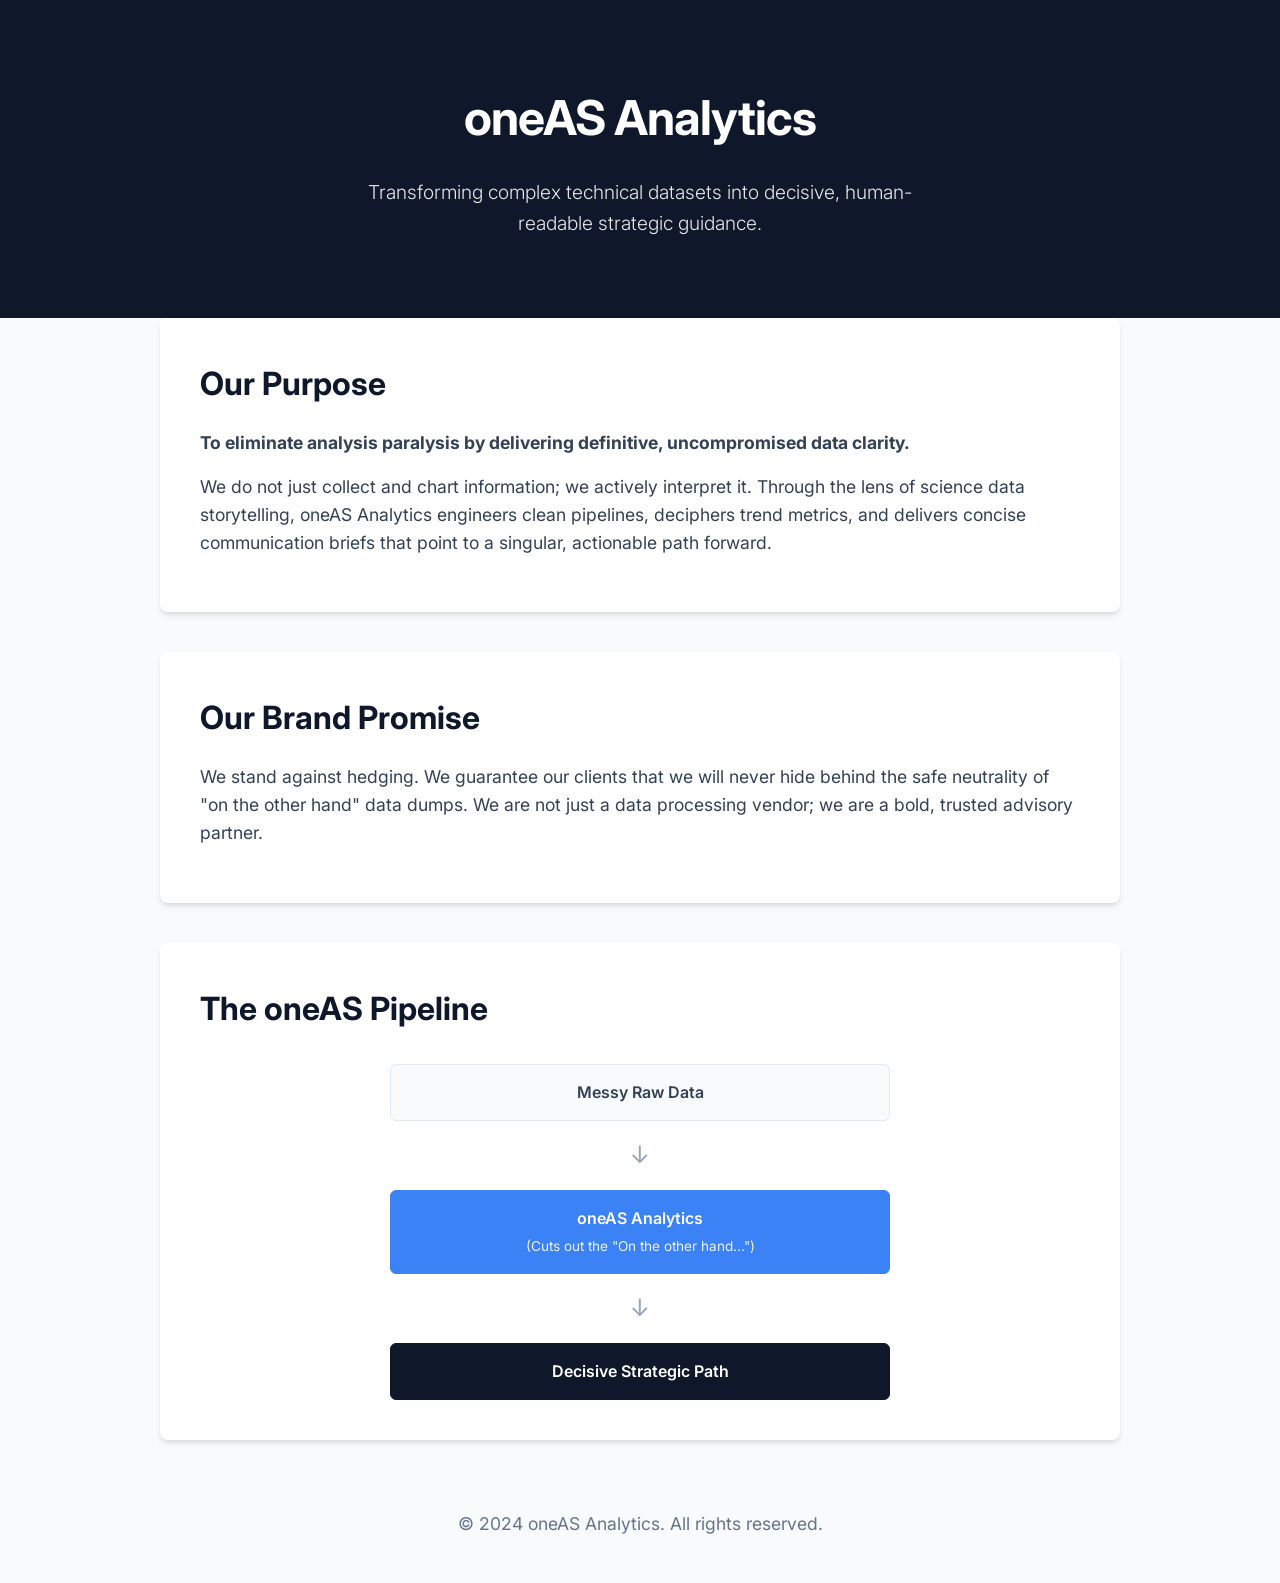
==== index.html @ 534b33c2 "Add website front page and project structure Co-authored-by: LukeAFullard <77252754+LukeAFullard@use" ====
<!DOCTYPE html>
<html lang="en">
<head>
    <meta charset="UTF-8">
    <meta name="viewport" content="width=device-width, initial-scale=1.0">
    <title>oneAS Analytics</title>
    <link rel="stylesheet" href="assets/style.css">
    <link href="https://fonts.googleapis.com/css2?family=Inter:wght@300;400;600;700&display=swap" rel="stylesheet">
</head>
<body>
    <header>
        <div class="container">
            <h1>oneAS Analytics</h1>
            <p class="tagline">Transforming complex technical datasets into decisive, human-readable strategic guidance.</p>
        </div>
    </header>

    <main class="container">
        <section class="mission">
            <h2>Our Purpose</h2>
            <p><strong>To eliminate analysis paralysis by delivering definitive, uncompromised data clarity.</strong></p>
            <p>We do not just collect and chart information; we actively interpret it. Through the lens of science data storytelling, oneAS Analytics engineers clean pipelines, deciphers trend metrics, and delivers concise communication briefs that point to a singular, actionable path forward.</p>
        </section>

        <section class="promise">
            <h2>Our Brand Promise</h2>
            <p>We stand against hedging. We guarantee our clients that we will never hide behind the safe neutrality of "on the other hand" data dumps. We are not just a data processing vendor; we are a bold, trusted advisory partner.</p>
        </section>

        <section class="pipeline">
            <h2>The oneAS Pipeline</h2>
            <div class="pipeline-flow">
                <div class="step">Messy Raw Data</div>
                <div class="arrow">↓</div>
                <div class="step highlight">oneAS Analytics <span class="note">(Cuts out the "On the other hand...")</span></div>
                <div class="arrow">↓</div>
                <div class="step result">Decisive Strategic Path</div>
            </div>
        </section>
    </main>

    <footer>
        <div class="container">
            <p>&copy; 2024 oneAS Analytics. All rights reserved.</p>
        </div>
    </footer>
</body>
</html>
---- assets/style.css ----
:root {
    --primary-color: #0f172a;
    --secondary-color: #3b82f6;
    --text-color: #334155;
    --background-color: #f8fafc;
    --white: #ffffff;
}

* {
    margin: 0;
    padding: 0;
    box-sizing: border-box;
}

body {
    font-family: 'Inter', sans-serif;
    line-height: 1.6;
    color: var(--text-color);
    background-color: var(--background-color);
}

.container {
    max-width: 1000px;
    margin: 0 auto;
    padding: 0 20px;
}

header {
    background-color: var(--primary-color);
    color: var(--white);
    padding: 80px 0;
    text-align: center;
}

header h1 {
    font-size: 3rem;
    font-weight: 700;
    margin-bottom: 20px;
    letter-spacing: -1px;
}

.tagline {
    font-size: 1.2rem;
    font-weight: 300;
    max-width: 600px;
    margin: 0 auto;
    opacity: 0.9;
}

main {
    padding: 60px 0;
}

section {
    background: var(--white);
    padding: 40px;
    margin-bottom: 40px;
    border-radius: 8px;
    box-shadow: 0 4px 6px -1px rgba(0, 0, 0, 0.1), 0 2px 4px -1px rgba(0, 0, 0, 0.06);
}

h2 {
    color: var(--primary-color);
    font-size: 2rem;
    margin-bottom: 20px;
}

p {
    margin-bottom: 15px;
    font-size: 1.1rem;
}

.pipeline-flow {
    display: flex;
    flex-direction: column;
    align-items: center;
    gap: 15px;
    margin-top: 30px;
}

.step {
    background-color: var(--background-color);
    padding: 15px 30px;
    border-radius: 6px;
    font-weight: 600;
    border: 1px solid #e2e8f0;
    width: 100%;
    max-width: 500px;
    text-align: center;
}

.step.highlight {
    background-color: var(--secondary-color);
    color: var(--white);
    border-color: var(--secondary-color);
}

.step.result {
    background-color: var(--primary-color);
    color: var(--white);
    border-color: var(--primary-color);
}

.note {
    display: block;
    font-size: 0.85rem;
    font-weight: 400;
    margin-top: 5px;
    opacity: 0.9;
}

.arrow {
    font-size: 1.5rem;
    color: #94a3b8;
}

footer {
    text-align: center;
    padding: 30px 0;
    color: #64748b;
    font-size: 0.9rem;
}
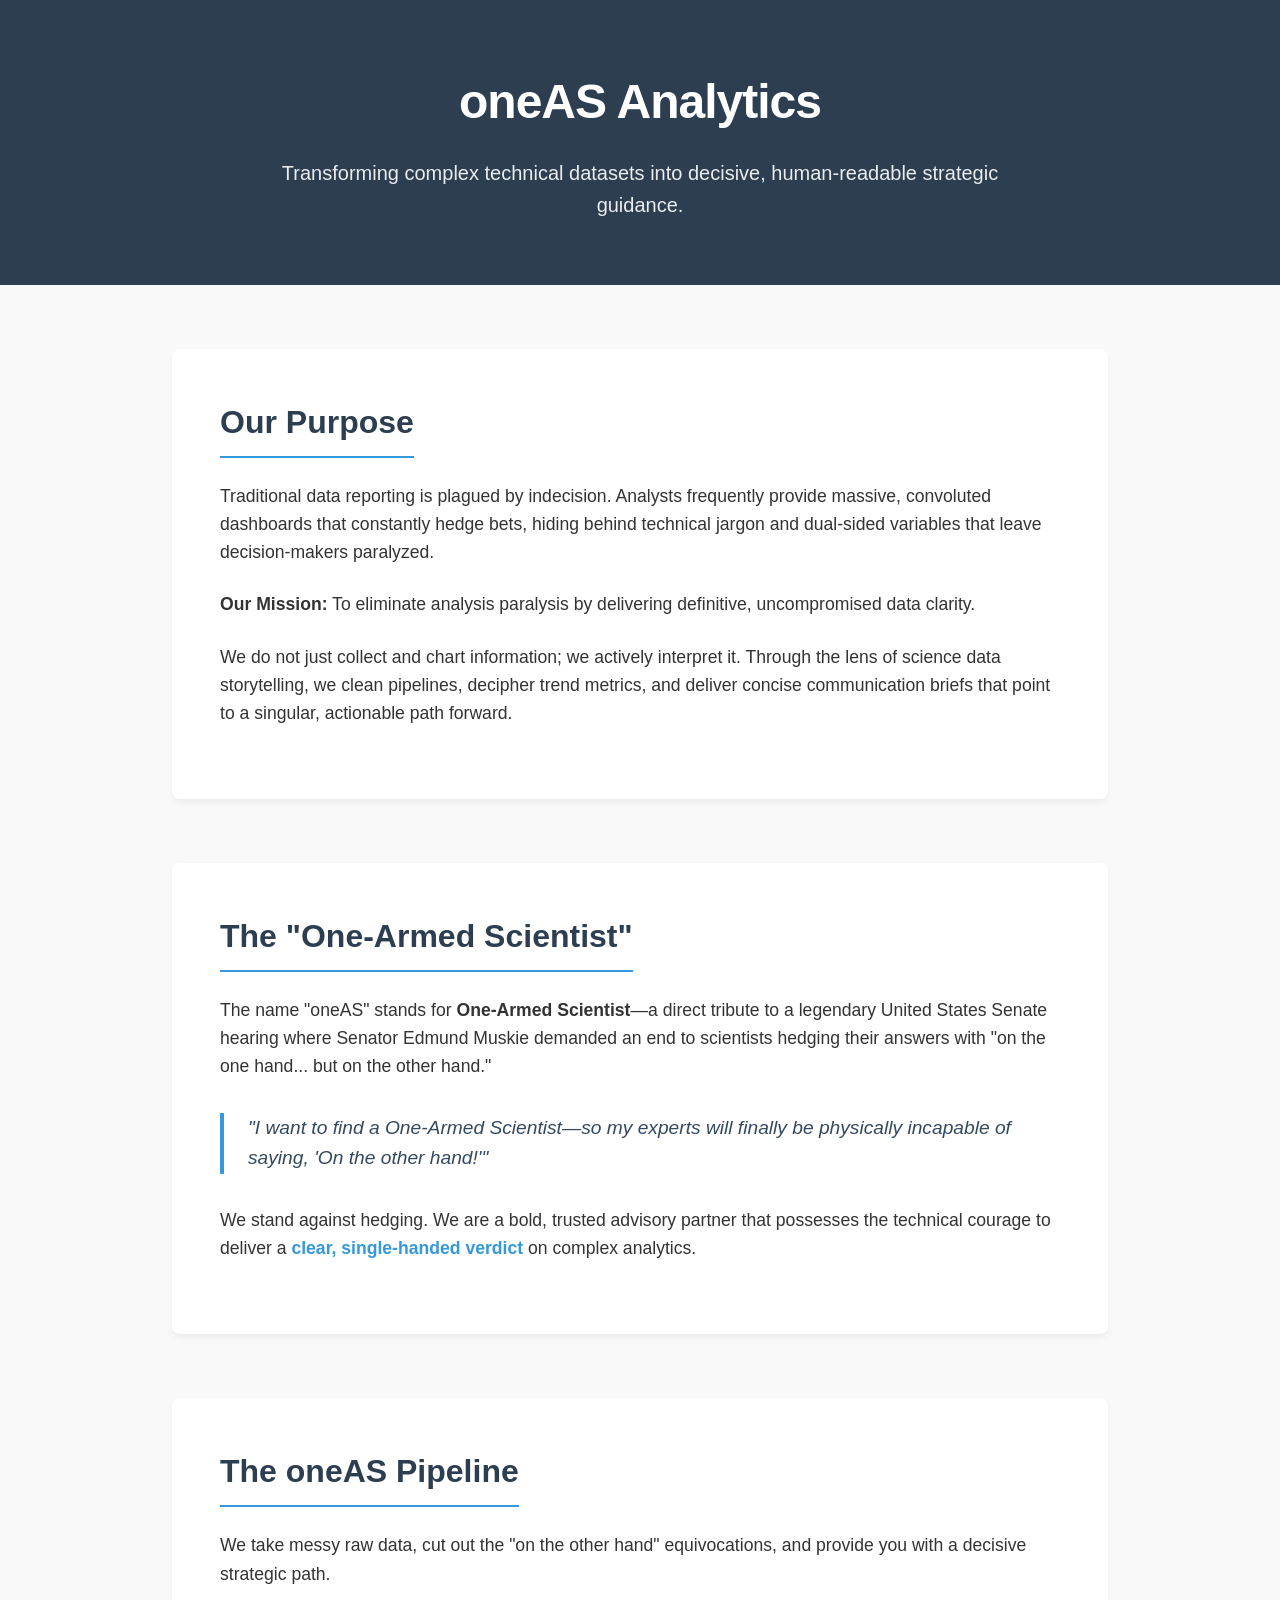
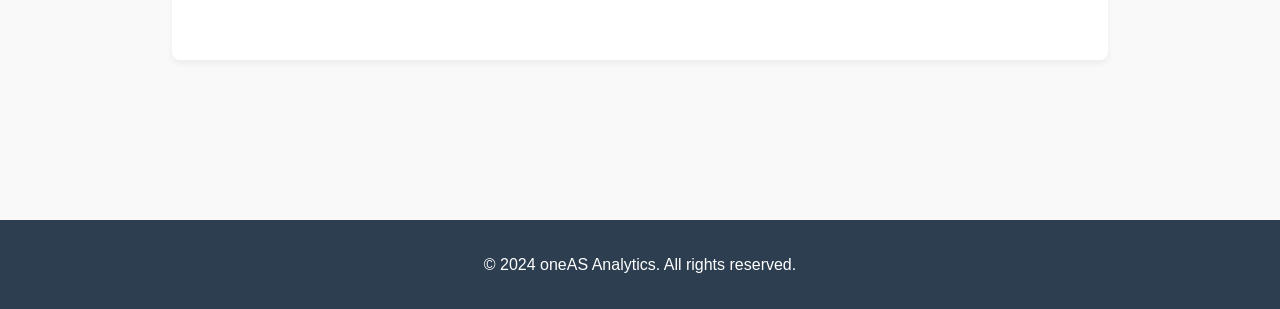
==== commit b96286d2: "Add simple modern front page and project structure - Created assets and projects directories - Added" ====
--- a/index.html
+++ b/index.html
@@ -3,46 +3,40 @@
 <head>
     <meta charset="UTF-8">
     <meta name="viewport" content="width=device-width, initial-scale=1.0">
-    <title>oneAS Analytics</title>
+    <title>oneAS Analytics | Decisive Data Storytelling</title>
     <link rel="stylesheet" href="assets/style.css">
-    <link href="https://fonts.googleapis.com/css2?family=Inter:wght@300;400;600;700&display=swap" rel="stylesheet">
 </head>
 <body>
     <header>
-        <div class="container">
-            <h1>oneAS Analytics</h1>
-            <p class="tagline">Transforming complex technical datasets into decisive, human-readable strategic guidance.</p>
-        </div>
+        <h1>oneAS Analytics</h1>
+        <p>Transforming complex technical datasets into decisive, human-readable strategic guidance.</p>
     </header>
 
-    <main class="container">
-        <section class="mission">
+    <main>
+        <section class="section">
             <h2>Our Purpose</h2>
-            <p><strong>To eliminate analysis paralysis by delivering definitive, uncompromised data clarity.</strong></p>
-            <p>We do not just collect and chart information; we actively interpret it. Through the lens of science data storytelling, oneAS Analytics engineers clean pipelines, deciphers trend metrics, and delivers concise communication briefs that point to a singular, actionable path forward.</p>
+            <p>Traditional data reporting is plagued by indecision. Analysts frequently provide massive, convoluted dashboards that constantly hedge bets, hiding behind technical jargon and dual-sided variables that leave decision-makers paralyzed.</p>
+            <p><strong>Our Mission:</strong> To eliminate analysis paralysis by delivering definitive, uncompromised data clarity.</p>
+            <p>We do not just collect and chart information; we actively interpret it. Through the lens of science data storytelling, we clean pipelines, decipher trend metrics, and deliver concise communication briefs that point to a singular, actionable path forward.</p>
         </section>
 
-        <section class="promise">
-            <h2>Our Brand Promise</h2>
-            <p>We stand against hedging. We guarantee our clients that we will never hide behind the safe neutrality of "on the other hand" data dumps. We are not just a data processing vendor; we are a bold, trusted advisory partner.</p>
+        <section class="section">
+            <h2>The "One-Armed Scientist"</h2>
+            <p>The name "oneAS" stands for <strong>One-Armed Scientist</strong>—a direct tribute to a legendary United States Senate hearing where Senator Edmund Muskie demanded an end to scientists hedging their answers with "on the one hand... but on the other hand."</p>
+            <blockquote>
+                "I want to find a One-Armed Scientist—so my experts will finally be physically incapable of saying, 'On the other hand!'"
+            </blockquote>
+            <p>We stand against hedging. We are a bold, trusted advisory partner that possesses the technical courage to deliver a <span class="highlight">clear, single-handed verdict</span> on complex analytics.</p>
         </section>
 
-        <section class="pipeline">
+        <section class="section">
             <h2>The oneAS Pipeline</h2>
-            <div class="pipeline-flow">
-                <div class="step">Messy Raw Data</div>
-                <div class="arrow">↓</div>
-                <div class="step highlight">oneAS Analytics <span class="note">(Cuts out the "On the other hand...")</span></div>
-                <div class="arrow">↓</div>
-                <div class="step result">Decisive Strategic Path</div>
-            </div>
+            <p>We take messy raw data, cut out the "on the other hand" equivocations, and provide you with a decisive strategic path.</p>
         </section>
     </main>
 
     <footer>
-        <div class="container">
-            <p>&copy; 2024 oneAS Analytics. All rights reserved.</p>
-        </div>
+        <p>&copy; 2024 oneAS Analytics. All rights reserved.</p>
     </footer>
 </body>
 </html>
--- a/assets/style.css
+++ b/assets/style.css
@@ -1,122 +1,101 @@
 :root {
-    --primary-color: #0f172a;
-    --secondary-color: #3b82f6;
-    --text-color: #334155;
-    --background-color: #f8fafc;
-    --white: #ffffff;
+  --primary-color: #2c3e50;
+  --secondary-color: #34495e;
+  --accent-color: #3498db;
+  --text-color: #333;
+  --bg-color: #f9f9f9;
+  --white: #ffffff;
 }
 
 * {
-    margin: 0;
-    padding: 0;
-    box-sizing: border-box;
+  box-sizing: border-box;
+  margin: 0;
+  padding: 0;
 }
 
 body {
-    font-family: 'Inter', sans-serif;
-    line-height: 1.6;
-    color: var(--text-color);
-    background-color: var(--background-color);
-}
-
-.container {
-    max-width: 1000px;
-    margin: 0 auto;
-    padding: 0 20px;
+  font-family: -apple-system, BlinkMacSystemFont, "Segoe UI", Roboto, Helvetica, Arial, sans-serif, "Apple Color Emoji", "Segoe UI Emoji", "Segoe UI Symbol";
+  line-height: 1.6;
+  color: var(--text-color);
+  background-color: var(--bg-color);
 }
 
 header {
-    background-color: var(--primary-color);
-    color: var(--white);
-    padding: 80px 0;
-    text-align: center;
+  background-color: var(--primary-color);
+  color: var(--white);
+  padding: 4rem 2rem;
+  text-align: center;
 }
 
 header h1 {
-    font-size: 3rem;
-    font-weight: 700;
-    margin-bottom: 20px;
-    letter-spacing: -1px;
+  font-size: 3rem;
+  margin-bottom: 1rem;
+  font-weight: 700;
+  letter-spacing: -1px;
 }
 
-.tagline {
-    font-size: 1.2rem;
-    font-weight: 300;
-    max-width: 600px;
-    margin: 0 auto;
-    opacity: 0.9;
+header p {
+  font-size: 1.25rem;
+  max-width: 800px;
+  margin: 0 auto;
+  opacity: 0.9;
 }
 
 main {
-    padding: 60px 0;
+  max-width: 1000px;
+  margin: 0 auto;
+  padding: 4rem 2rem;
 }
 
-section {
-    background: var(--white);
-    padding: 40px;
-    margin-bottom: 40px;
-    border-radius: 8px;
-    box-shadow: 0 4px 6px -1px rgba(0, 0, 0, 0.1), 0 2px 4px -1px rgba(0, 0, 0, 0.06);
+.section {
+  margin-bottom: 4rem;
+  background: var(--white);
+  padding: 3rem;
+  border-radius: 8px;
+  box-shadow: 0 4px 6px rgba(0, 0, 0, 0.05);
 }
 
-h2 {
-    color: var(--primary-color);
-    font-size: 2rem;
-    margin-bottom: 20px;
+.section h2 {
+  color: var(--primary-color);
+  font-size: 2rem;
+  margin-bottom: 1.5rem;
+  border-bottom: 2px solid var(--accent-color);
+  padding-bottom: 0.5rem;
+  display: inline-block;
 }
 
-p {
-    margin-bottom: 15px;
-    font-size: 1.1rem;
+.section p {
+  font-size: 1.1rem;
+  margin-bottom: 1.5rem;
 }
 
-.pipeline-flow {
-    display: flex;
-    flex-direction: column;
-    align-items: center;
-    gap: 15px;
-    margin-top: 30px;
+.highlight {
+  font-weight: 600;
+  color: var(--accent-color);
 }
 
-.step {
-    background-color: var(--background-color);
-    padding: 15px 30px;
-    border-radius: 6px;
-    font-weight: 600;
-    border: 1px solid #e2e8f0;
-    width: 100%;
-    max-width: 500px;
-    text-align: center;
-}
-
-.step.highlight {
-    background-color: var(--secondary-color);
-    color: var(--white);
-    border-color: var(--secondary-color);
-}
-
-.step.result {
-    background-color: var(--primary-color);
-    color: var(--white);
-    border-color: var(--primary-color);
-}
-
-.note {
-    display: block;
-    font-size: 0.85rem;
-    font-weight: 400;
-    margin-top: 5px;
-    opacity: 0.9;
-}
-
-.arrow {
-    font-size: 1.5rem;
-    color: #94a3b8;
+blockquote {
+  border-left: 4px solid var(--accent-color);
+  padding-left: 1.5rem;
+  margin: 2rem 0;
+  font-style: italic;
+  color: var(--secondary-color);
+  font-size: 1.2rem;
 }
 
 footer {
-    text-align: center;
-    padding: 30px 0;
-    color: #64748b;
-    font-size: 0.9rem;
-}+  text-align: center;
+  padding: 2rem;
+  background-color: var(--primary-color);
+  color: var(--white);
+  margin-top: 2rem;
+}
+
+@media (max-width: 768px) {
+  header h1 {
+    font-size: 2.5rem;
+  }
+  .section {
+    padding: 2rem;
+  }
+}
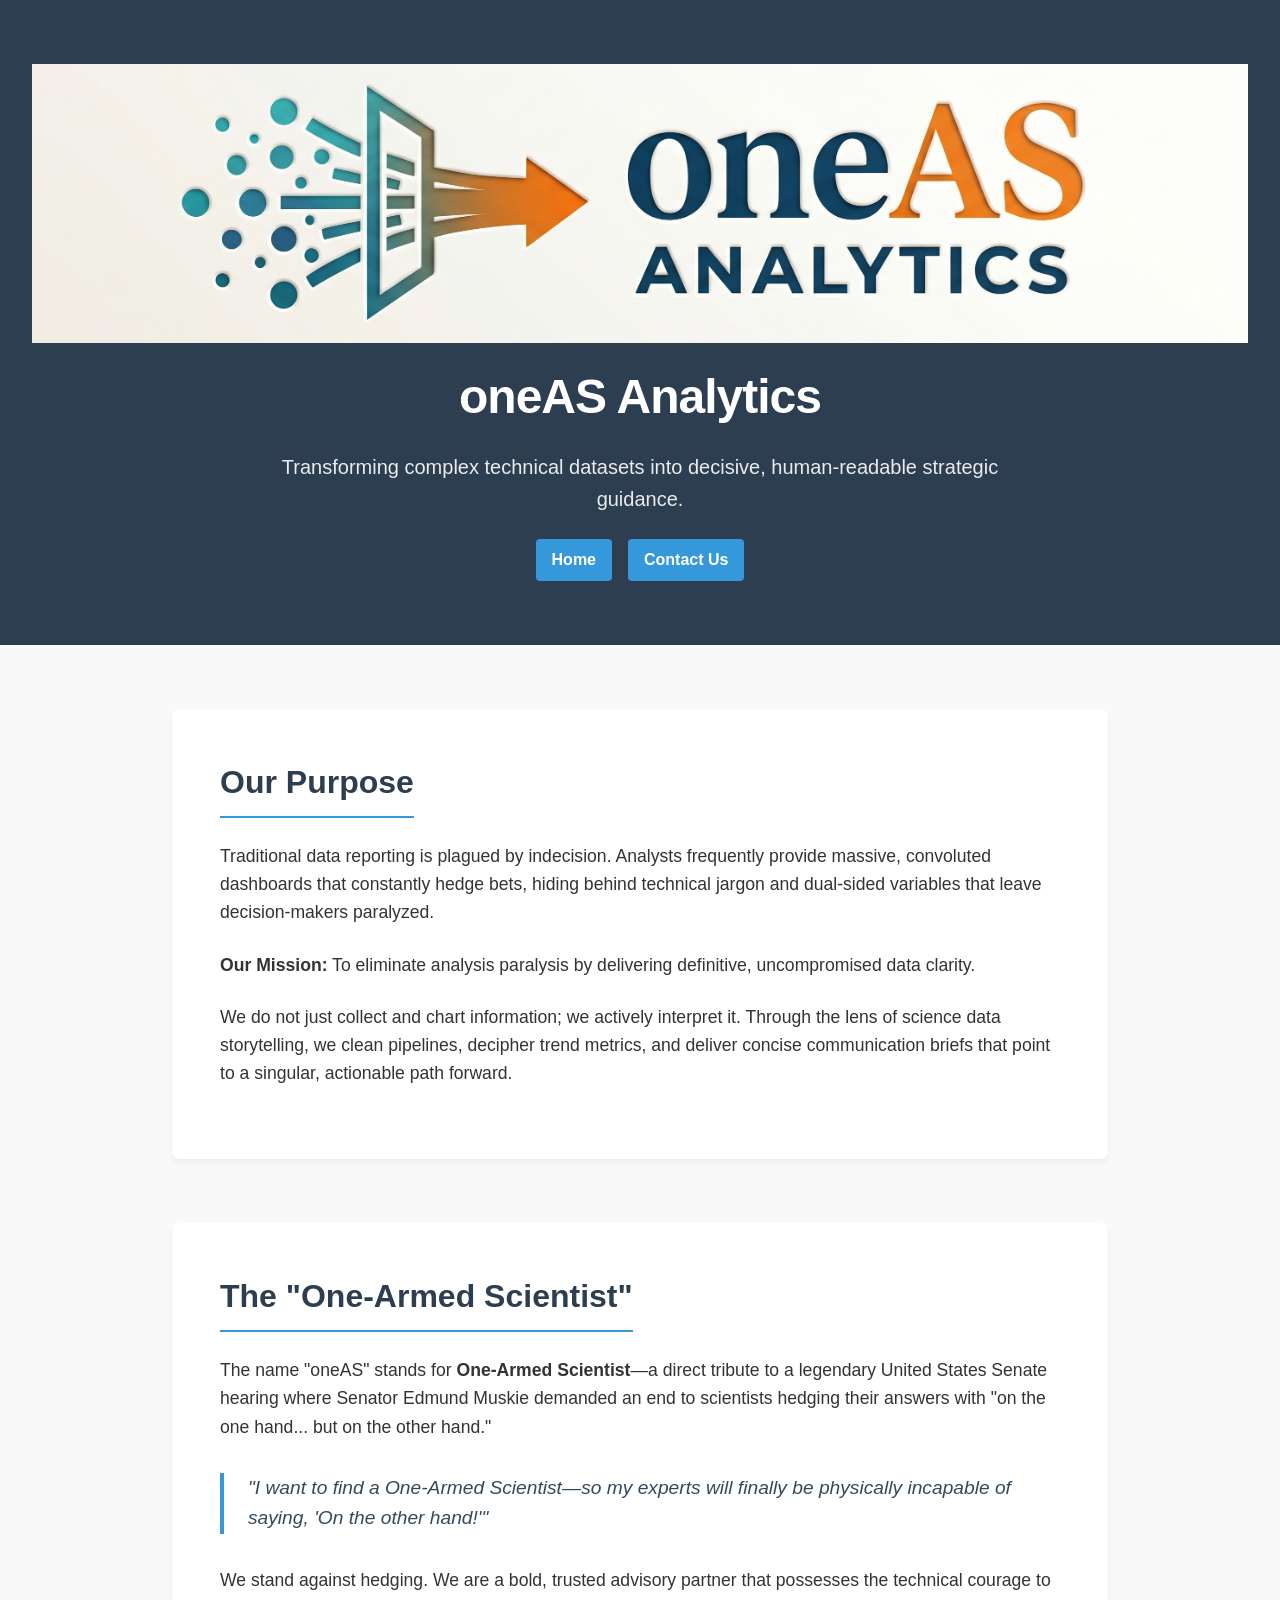
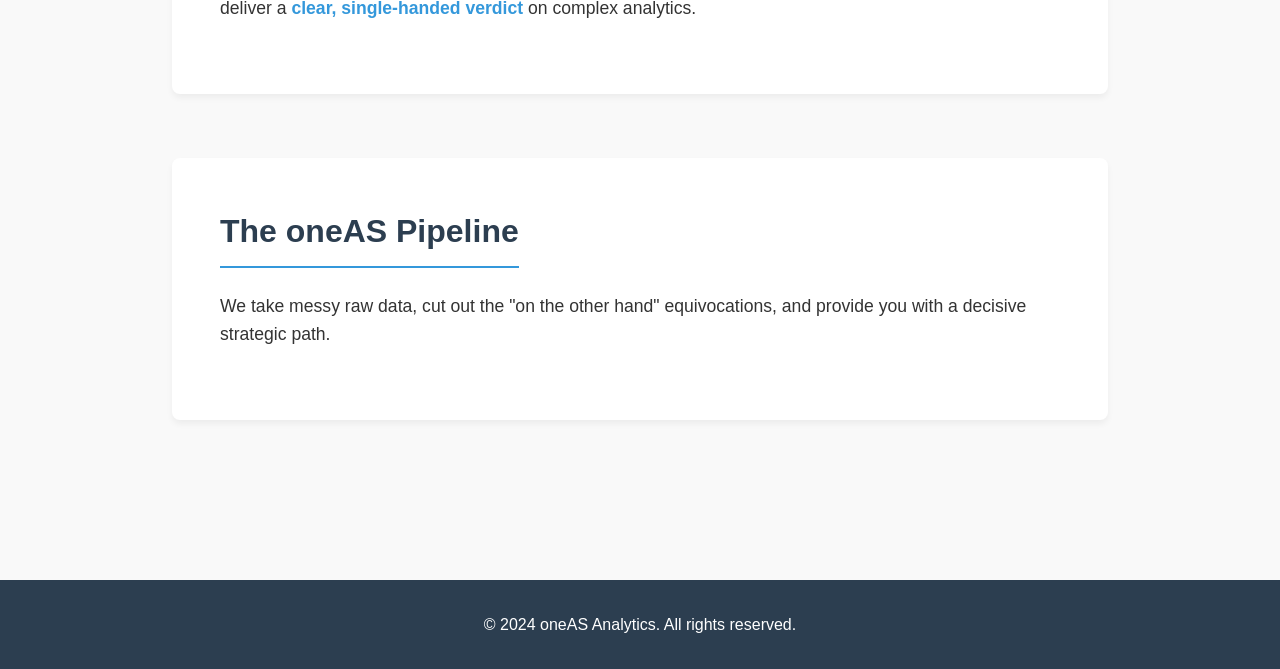
==== commit 96d7be38: "feat: add contact page with google form Created a new contact.html page that embeds the provided Goo" ====
--- a/index.html
+++ b/index.html
@@ -8,8 +8,13 @@
 </head>
 <body>
     <header>
+        <img src="assets/OneAS_banner.png" alt="oneAS Analytics Banner" class="banner-image">
         <h1>oneAS Analytics</h1>
         <p>Transforming complex technical datasets into decisive, human-readable strategic guidance.</p>
+        <nav class="nav-links">
+            <a href="index.html" class="nav-button">Home</a>
+            <a href="contact.html" class="nav-button">Contact Us</a>
+        </nav>
     </header>
 
     <main>
--- a/assets/style.css
+++ b/assets/style.css
@@ -27,6 +27,13 @@
   text-align: center;
 }
 
+.banner-image {
+  max-width: 100%;
+  height: auto;
+  display: block;
+  margin: 0 auto 1rem;
+}
+
 header h1 {
   font-size: 3rem;
   margin-bottom: 1rem;
@@ -39,6 +46,28 @@
   max-width: 800px;
   margin: 0 auto;
   opacity: 0.9;
+}
+
+.nav-links {
+  margin-top: 1.5rem;
+  display: flex;
+  justify-content: center;
+  gap: 1rem;
+}
+
+.nav-button {
+  display: inline-block;
+  padding: 0.5rem 1rem;
+  background-color: var(--accent-color);
+  color: var(--white);
+  text-decoration: none;
+  border-radius: 4px;
+  font-weight: 600;
+  transition: background-color 0.2s;
+}
+
+.nav-button:hover {
+  background-color: #2980b9;
 }
 
 main {
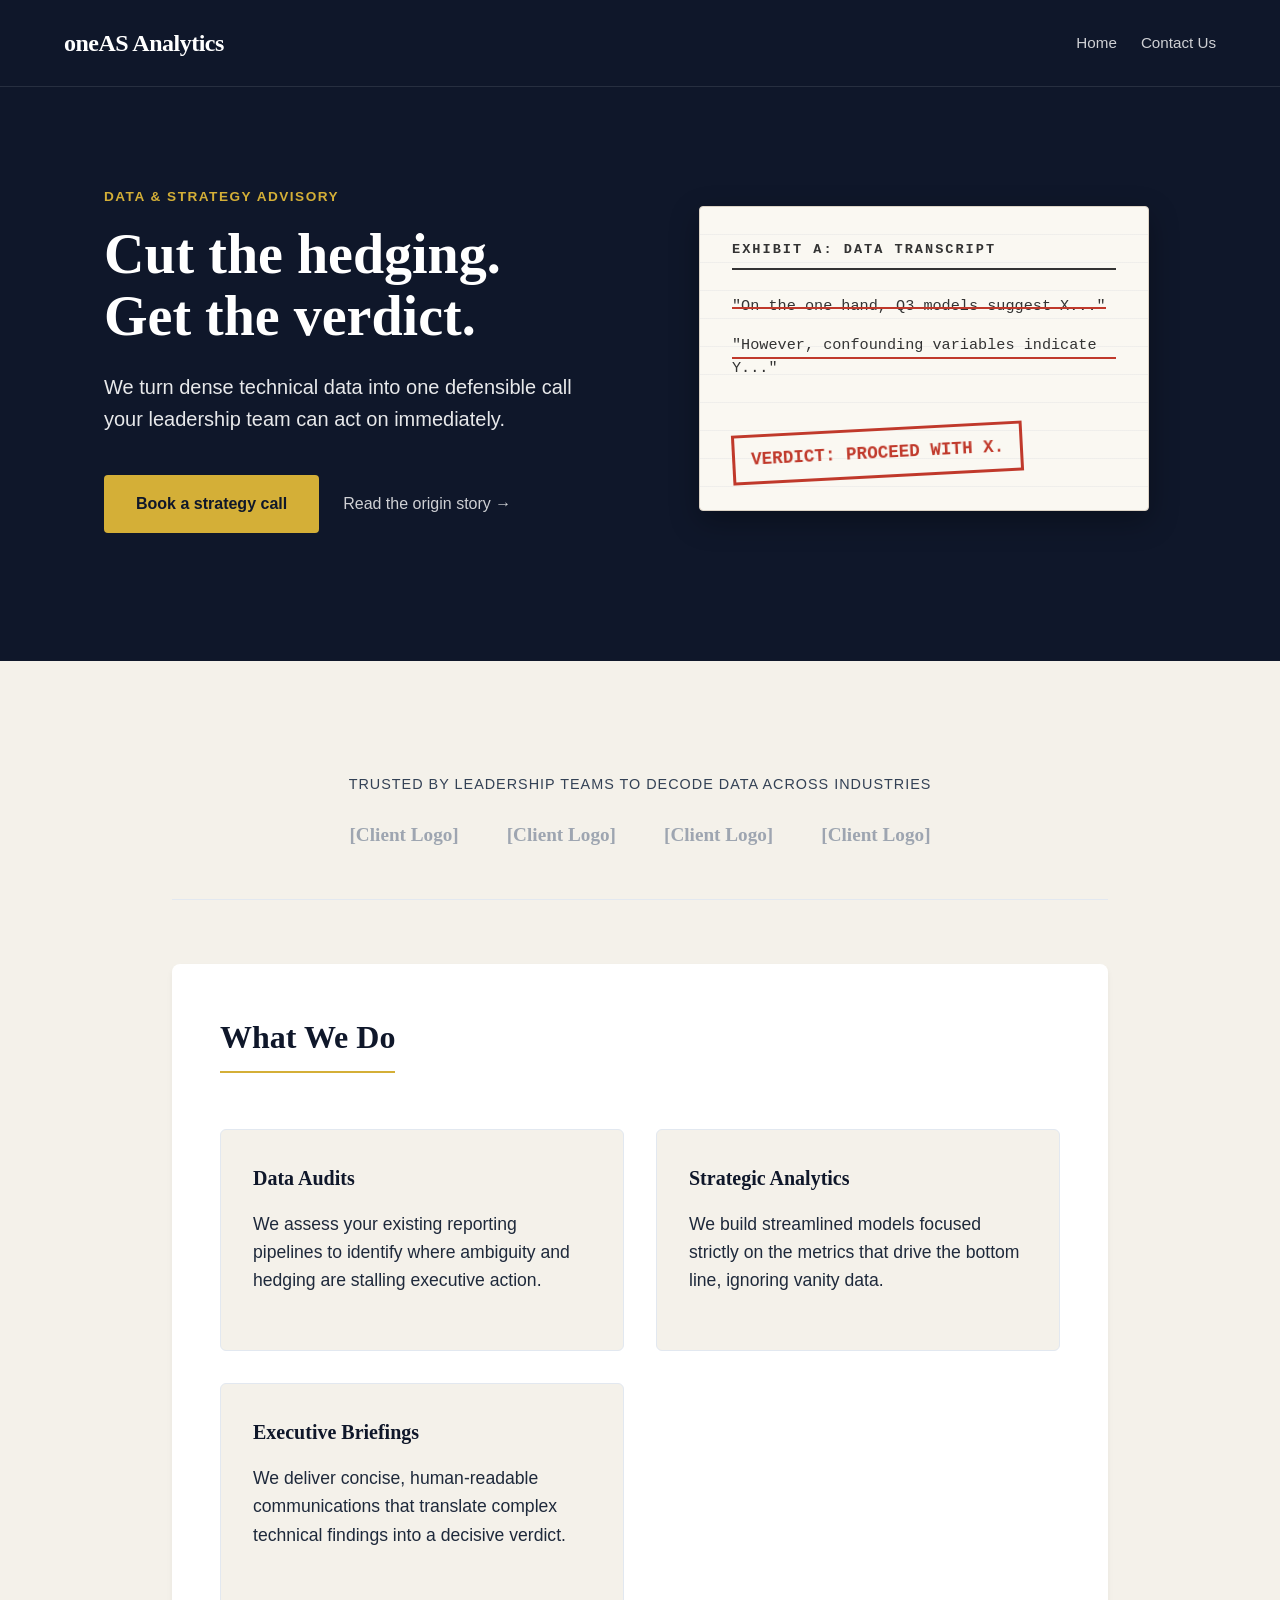
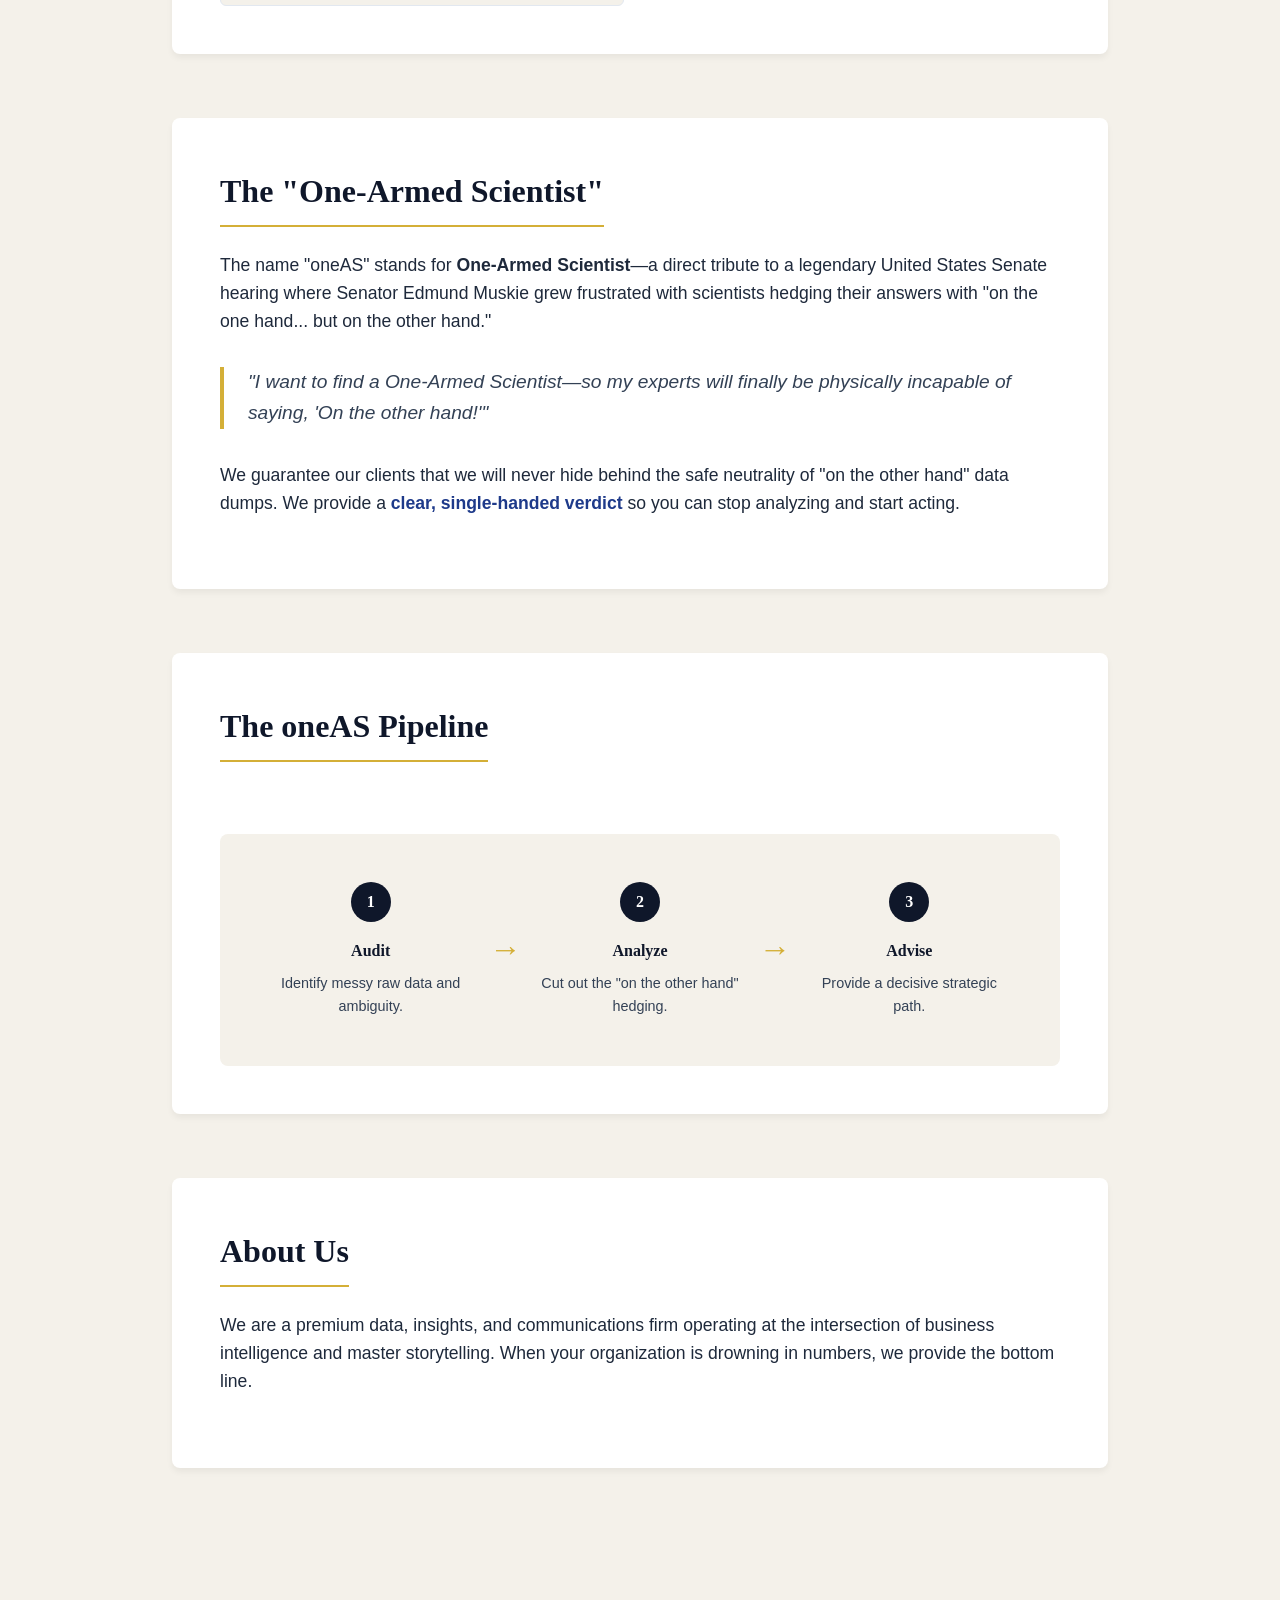
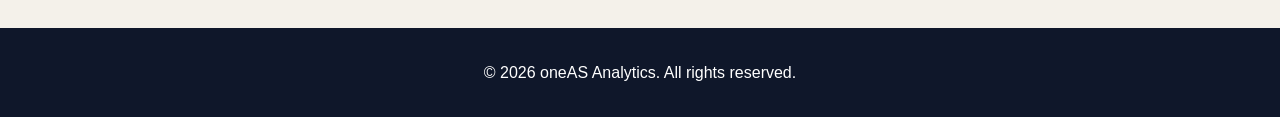
==== commit c2373d7c: "feat: complete landing page and hero section revamp - Added SEO/meta tags and updated titles - Redes" ====
--- a/index.html
+++ b/index.html
@@ -3,45 +3,114 @@
 <head>
     <meta charset="UTF-8">
     <meta name="viewport" content="width=device-width, initial-scale=1.0">
-    <title>oneAS Analytics | Decisive Data Storytelling</title>
+    <title>oneAS Analytics | Executive Data Clarity & Strategy Consulting</title>
+    <meta name="description" content="We transform complex technical datasets into decisive, human-readable strategic guidance. Cut the hedging, get the verdict.">
+    <meta property="og:title" content="oneAS Analytics | Executive Data Clarity">
+    <meta property="og:description" content="We transform complex technical datasets into decisive, human-readable strategic guidance.">
+    <meta property="og:type" content="website">
     <link rel="stylesheet" href="assets/style.css">
 </head>
 <body>
     <header>
-        <img src="assets/OneAS_banner.png" alt="oneAS Analytics Banner" class="banner-image">
-        <h1>oneAS Analytics</h1>
-        <p>Transforming complex technical datasets into decisive, human-readable strategic guidance.</p>
-        <nav class="nav-links">
-            <a href="index.html" class="nav-button">Home</a>
-            <a href="contact.html" class="nav-button">Contact Us</a>
+        <nav class="top-nav">
+            <div class="logo">oneAS Analytics</div>
+            <div class="nav-links">
+                <a href="index.html" class="nav-link">Home</a>
+                <a href="contact.html" class="nav-link">Contact Us</a>
+            </div>
         </nav>
+        <div class="hero-container">
+            <div class="hero-content">
+                <span class="eyebrow">Data & Strategy Advisory</span>
+                <h1>Cut the hedging.<br>Get the verdict.</h1>
+                <p>We turn dense technical data into one defensible call your leadership team can act on immediately.</p>
+                <div class="hero-ctas">
+                    <a href="contact.html" class="btn-primary">Book a strategy call</a>
+                    <a href="#origin-story" class="btn-secondary">Read the origin story &rarr;</a>
+                </div>
+            </div>
+            <div class="hero-visual">
+                <div class="exhibit-card">
+                    <div class="exhibit-header">EXHIBIT A: DATA TRANSCRIPT</div>
+                    <div class="exhibit-body">
+                        <p class="hedge-line strike-through">"On the one hand, Q3 models suggest X..."</p>
+                        <p class="hedge-line strike-through">"However, confounding variables indicate Y..."</p>
+                        <div class="verdict-stamp">VERDICT: PROCEED WITH X.</div>
+                    </div>
+                </div>
+            </div>
+        </div>
     </header>
 
     <main>
-        <section class="section">
-            <h2>Our Purpose</h2>
-            <p>Traditional data reporting is plagued by indecision. Analysts frequently provide massive, convoluted dashboards that constantly hedge bets, hiding behind technical jargon and dual-sided variables that leave decision-makers paralyzed.</p>
-            <p><strong>Our Mission:</strong> To eliminate analysis paralysis by delivering definitive, uncompromised data clarity.</p>
-            <p>We do not just collect and chart information; we actively interpret it. Through the lens of science data storytelling, we clean pipelines, decipher trend metrics, and deliver concise communication briefs that point to a singular, actionable path forward.</p>
+        <section class="social-proof-section">
+            <p class="social-proof-text">Trusted by leadership teams to decode data across industries</p>
+            <div class="client-logos">
+                <span class="logo-placeholder">[Client Logo]</span>
+                <span class="logo-placeholder">[Client Logo]</span>
+                <span class="logo-placeholder">[Client Logo]</span>
+                <span class="logo-placeholder">[Client Logo]</span>
+            </div>
         </section>
 
-        <section class="section">
+        <section class="section services-section">
+            <h2>What We Do</h2>
+            <div class="services-grid">
+                <div class="service-card">
+                    <h3>Data Audits</h3>
+                    <p>We assess your existing reporting pipelines to identify where ambiguity and hedging are stalling executive action.</p>
+                </div>
+                <div class="service-card">
+                    <h3>Strategic Analytics</h3>
+                    <p>We build streamlined models focused strictly on the metrics that drive the bottom line, ignoring vanity data.</p>
+                </div>
+                <div class="service-card">
+                    <h3>Executive Briefings</h3>
+                    <p>We deliver concise, human-readable communications that translate complex technical findings into a decisive verdict.</p>
+                </div>
+            </div>
+        </section>
+
+        <section id="origin-story" class="section">
             <h2>The "One-Armed Scientist"</h2>
-            <p>The name "oneAS" stands for <strong>One-Armed Scientist</strong>—a direct tribute to a legendary United States Senate hearing where Senator Edmund Muskie demanded an end to scientists hedging their answers with "on the one hand... but on the other hand."</p>
+            <p>The name "oneAS" stands for <strong>One-Armed Scientist</strong>—a direct tribute to a legendary United States Senate hearing where Senator Edmund Muskie grew frustrated with scientists hedging their answers with "on the one hand... but on the other hand."</p>
             <blockquote>
                 "I want to find a One-Armed Scientist—so my experts will finally be physically incapable of saying, 'On the other hand!'"
             </blockquote>
-            <p>We stand against hedging. We are a bold, trusted advisory partner that possesses the technical courage to deliver a <span class="highlight">clear, single-handed verdict</span> on complex analytics.</p>
+            <p>We guarantee our clients that we will never hide behind the safe neutrality of "on the other hand" data dumps. We provide a <span class="highlight">clear, single-handed verdict</span> so you can stop analyzing and start acting.</p>
         </section>
 
-        <section class="section">
+        <section class="section pipeline-section">
             <h2>The oneAS Pipeline</h2>
-            <p>We take messy raw data, cut out the "on the other hand" equivocations, and provide you with a decisive strategic path.</p>
+            <div class="pipeline-graphic">
+                <div class="pipeline-step">
+                    <div class="step-number">1</div>
+                    <h4>Audit</h4>
+                    <p>Identify messy raw data and ambiguity.</p>
+                </div>
+                <div class="pipeline-arrow">&rarr;</div>
+                <div class="pipeline-step">
+                    <div class="step-number">2</div>
+                    <h4>Analyze</h4>
+                    <p>Cut out the "on the other hand" hedging.</p>
+                </div>
+                <div class="pipeline-arrow">&rarr;</div>
+                <div class="pipeline-step">
+                    <div class="step-number">3</div>
+                    <h4>Advise</h4>
+                    <p>Provide a decisive strategic path.</p>
+                </div>
+            </div>
+        </section>
+
+        <section class="section about-section">
+            <h2>About Us</h2>
+            <p>We are a premium data, insights, and communications firm operating at the intersection of business intelligence and master storytelling. When your organization is drowning in numbers, we provide the bottom line.</p>
         </section>
     </main>
 
     <footer>
-        <p>&copy; 2024 oneAS Analytics. All rights reserved.</p>
+        <p>&copy; 2026 oneAS Analytics. All rights reserved.</p>
     </footer>
 </body>
 </html>
--- a/assets/style.css
+++ b/assets/style.css
@@ -1,10 +1,13 @@
 :root {
-  --primary-color: #2c3e50;
-  --secondary-color: #34495e;
-  --accent-color: #3498db;
-  --text-color: #333;
-  --bg-color: #f9f9f9;
+  --primary-color: #0f172a; /* Ink Navy */
+  --secondary-color: #334155;
+  --accent-color: #d4af37; /* Brass/Gold */
+  --text-color: #1e293b;
+  --bg-color: #f4f1ea; /* Aged Paper */
   --white: #ffffff;
+  --font-serif: Georgia, "Times New Roman", Times, serif;
+  --font-sans: -apple-system, BlinkMacSystemFont, "Segoe UI", Roboto, Helvetica, Arial, sans-serif;
+  --font-mono: "Courier New", Courier, monospace;
 }
 
 * {
@@ -14,60 +17,214 @@
 }
 
 body {
-  font-family: -apple-system, BlinkMacSystemFont, "Segoe UI", Roboto, Helvetica, Arial, sans-serif, "Apple Color Emoji", "Segoe UI Emoji", "Segoe UI Symbol";
+  font-family: var(--font-sans);
   line-height: 1.6;
   color: var(--text-color);
   background-color: var(--bg-color);
 }
 
+h1, h2, h3, h4, h5, h6, .logo {
+  font-family: var(--font-serif);
+}
+
 header {
   background-color: var(--primary-color);
   color: var(--white);
-  padding: 4rem 2rem;
-  text-align: center;
-}
-
-.banner-image {
-  max-width: 100%;
-  height: auto;
-  display: block;
-  margin: 0 auto 1rem;
-}
-
-header h1 {
-  font-size: 3rem;
+  padding: 0 0 4rem 0;
+}
+
+.top-nav {
+  display: flex;
+  justify-content: space-between;
+  align-items: center;
+  padding: 1.5rem 5%;
+  border-bottom: 1px solid rgba(255, 255, 255, 0.1);
+}
+
+.logo {
+  font-size: 1.5rem;
+  font-weight: bold;
+  letter-spacing: -0.5px;
+}
+
+.nav-links {
+  display: flex;
+  gap: 1.5rem;
+}
+
+.nav-link {
+  color: var(--white);
+  text-decoration: none;
+  font-size: 0.95rem;
+  opacity: 0.8;
+  transition: opacity 0.2s;
+}
+
+.nav-link:hover {
+  opacity: 1;
+}
+
+.hero-container {
+  display: flex;
+  align-items: center;
+  justify-content: space-between;
+  max-width: 1200px;
+  margin: 0 auto;
+  padding: 6rem 5% 4rem;
+  gap: 4rem;
+}
+
+.hero-content {
+  flex: 1;
+  text-align: left;
+}
+
+.eyebrow {
+  display: inline-block;
+  text-transform: uppercase;
+  letter-spacing: 1.5px;
+  font-size: 0.85rem;
+  color: var(--accent-color);
   margin-bottom: 1rem;
+  font-weight: 600;
+}
+
+.hero-content h1 {
+  font-size: 3.5rem;
+  line-height: 1.1;
+  margin-bottom: 1.5rem;
   font-weight: 700;
-  letter-spacing: -1px;
-}
-
-header p {
+}
+
+.hero-content p {
   font-size: 1.25rem;
-  max-width: 800px;
-  margin: 0 auto;
   opacity: 0.9;
-}
-
-.nav-links {
-  margin-top: 1.5rem;
+  margin-bottom: 2.5rem;
+  max-width: 500px;
+}
+
+.hero-ctas {
+  display: flex;
+  align-items: center;
+  gap: 1.5rem;
+}
+
+.btn-primary {
+  display: inline-block;
+  background-color: var(--accent-color);
+  color: var(--primary-color);
+  padding: 1rem 2rem;
+  text-decoration: none;
+  font-weight: bold;
+  border-radius: 4px;
+  transition: transform 0.2s, background-color 0.2s;
+}
+
+.btn-primary:hover {
+  background-color: #e5c158;
+  transform: translateY(-2px);
+}
+
+.btn-secondary {
+  color: var(--white);
+  text-decoration: none;
+  font-size: 1rem;
+  opacity: 0.8;
+  transition: opacity 0.2s;
+}
+
+.btn-secondary:hover {
+  opacity: 1;
+  text-decoration: underline;
+}
+
+.hero-visual {
+  flex: 1;
   display: flex;
   justify-content: center;
-  gap: 1rem;
-}
-
-.nav-button {
+}
+
+.exhibit-card {
+  background-color: #faf8f2;
+  border: 1px solid #dcd3c6;
+  padding: 2rem;
+  border-radius: 4px;
+  box-shadow: 0 10px 30px rgba(0, 0, 0, 0.3);
+  font-family: var(--font-mono);
+  color: #333;
+  width: 100%;
+  max-width: 450px;
+  position: relative;
+  text-align: left;
+}
+
+.exhibit-card::before {
+  content: "";
+  position: absolute;
+  top: 0; left: 0; right: 0; bottom: 0;
+  background: repeating-linear-gradient(transparent, transparent 27px, #e5e5e5 27px, #e5e5e5 28px);
+  opacity: 0.5;
+  pointer-events: none;
+}
+
+.exhibit-header {
+  font-size: 0.85rem;
+  text-transform: uppercase;
+  letter-spacing: 2px;
+  border-bottom: 2px solid #333;
+  padding-bottom: 0.5rem;
+  margin-bottom: 1.5rem;
+  font-weight: bold;
+}
+
+.exhibit-body p {
+  margin-bottom: 1rem;
+  font-size: 0.95rem;
+  line-height: 1.5;
+}
+
+.strike-through {
+  position: relative;
+  display: inline-block;
+}
+
+.strike-through::after {
+  content: '';
+  position: absolute;
+  top: 50%;
+  left: 0;
+  width: 0;
+  height: 2px;
+  background-color: #c0392b; /* Redaction ink */
+  animation: strikeLine 1s forwards;
+  animation-delay: 0.5s;
+}
+
+.exhibit-body p:nth-child(2).strike-through::after {
+  animation-delay: 1.5s;
+}
+
+@keyframes strikeLine {
+  to { width: 100%; }
+}
+
+.verdict-stamp {
+  margin-top: 2rem;
+  color: #c0392b;
+  font-weight: bold;
+  font-size: 1.1rem;
+  border: 3px solid #c0392b;
   display: inline-block;
   padding: 0.5rem 1rem;
-  background-color: var(--accent-color);
-  color: var(--white);
-  text-decoration: none;
-  border-radius: 4px;
-  font-weight: 600;
-  transition: background-color 0.2s;
-}
-
-.nav-button:hover {
-  background-color: #2980b9;
+  transform: rotate(-3deg);
+  opacity: 0;
+  animation: stampIn 0.3s forwards cubic-bezier(0.175, 0.885, 0.32, 1.275);
+  animation-delay: 2.5s;
+}
+
+@keyframes stampIn {
+  from { opacity: 0; transform: scale(2) rotate(-15deg); }
+  to { opacity: 1; transform: scale(1) rotate(-3deg); }
 }
 
 main {
@@ -100,7 +257,7 @@
 
 .highlight {
   font-weight: 600;
-  color: var(--accent-color);
+  color: #1e3a8a; /* Darker blue for better contrast against aged paper */
 }
 
 blockquote {
@@ -120,11 +277,139 @@
   margin-top: 2rem;
 }
 
+/* Content Sections */
+.social-proof-section {
+  text-align: center;
+  padding: 3rem 0;
+  border-bottom: 1px solid #e2e8f0;
+  margin-bottom: 4rem;
+}
+
+.social-proof-text {
+  font-size: 0.9rem;
+  text-transform: uppercase;
+  letter-spacing: 1px;
+  color: var(--secondary-color);
+  margin-bottom: 1.5rem;
+}
+
+.client-logos {
+  display: flex;
+  justify-content: center;
+  gap: 3rem;
+  flex-wrap: wrap;
+  opacity: 0.6;
+}
+
+.logo-placeholder {
+  font-family: var(--font-serif);
+  font-weight: bold;
+  font-size: 1.2rem;
+  color: #64748b;
+}
+
+.services-grid {
+  display: grid;
+  grid-template-columns: repeat(auto-fit, minmax(280px, 1fr));
+  gap: 2rem;
+  margin-top: 2rem;
+}
+
+.service-card {
+  background: var(--bg-color);
+  padding: 2rem;
+  border-radius: 6px;
+  border: 1px solid #e2e8f0;
+}
+
+.service-card h3 {
+  color: var(--primary-color);
+  margin-bottom: 1rem;
+  font-size: 1.25rem;
+}
+
+.pipeline-graphic {
+  display: flex;
+  align-items: center;
+  justify-content: space-between;
+  margin-top: 3rem;
+  background: var(--bg-color);
+  padding: 3rem;
+  border-radius: 8px;
+}
+
+.pipeline-step {
+  text-align: center;
+  flex: 1;
+}
+
+.step-number {
+  width: 40px;
+  height: 40px;
+  background: var(--primary-color);
+  color: var(--white);
+  border-radius: 50%;
+  display: flex;
+  align-items: center;
+  justify-content: center;
+  margin: 0 auto 1rem;
+  font-weight: bold;
+  font-family: var(--font-serif);
+}
+
+.pipeline-step h4 {
+  margin-bottom: 0.5rem;
+  color: var(--primary-color);
+}
+
+.pipeline-step p {
+  font-size: 0.9rem;
+  color: var(--secondary-color);
+  margin-bottom: 0;
+}
+
+.pipeline-arrow {
+  font-size: 2rem;
+  color: var(--accent-color);
+  padding: 0 1rem;
+}
+
+@media (max-width: 900px) {
+  .hero-container {
+    flex-direction: column;
+    text-align: center;
+    padding: 4rem 5%;
+  }
+
+  .hero-content {
+    text-align: center;
+  }
+
+  .hero-content p {
+    margin: 0 auto 2.5rem;
+  }
+
+  .hero-ctas {
+    justify-content: center;
+  }
+
+  .exhibit-card {
+    margin-top: 2rem;
+  }
+}
+
 @media (max-width: 768px) {
-  header h1 {
+  .hero-content h1 {
     font-size: 2.5rem;
   }
   .section {
     padding: 2rem;
   }
-}
+  .pipeline-graphic {
+    flex-direction: column;
+    gap: 2rem;
+  }
+  .pipeline-arrow {
+    transform: rotate(90deg);
+  }
+}
